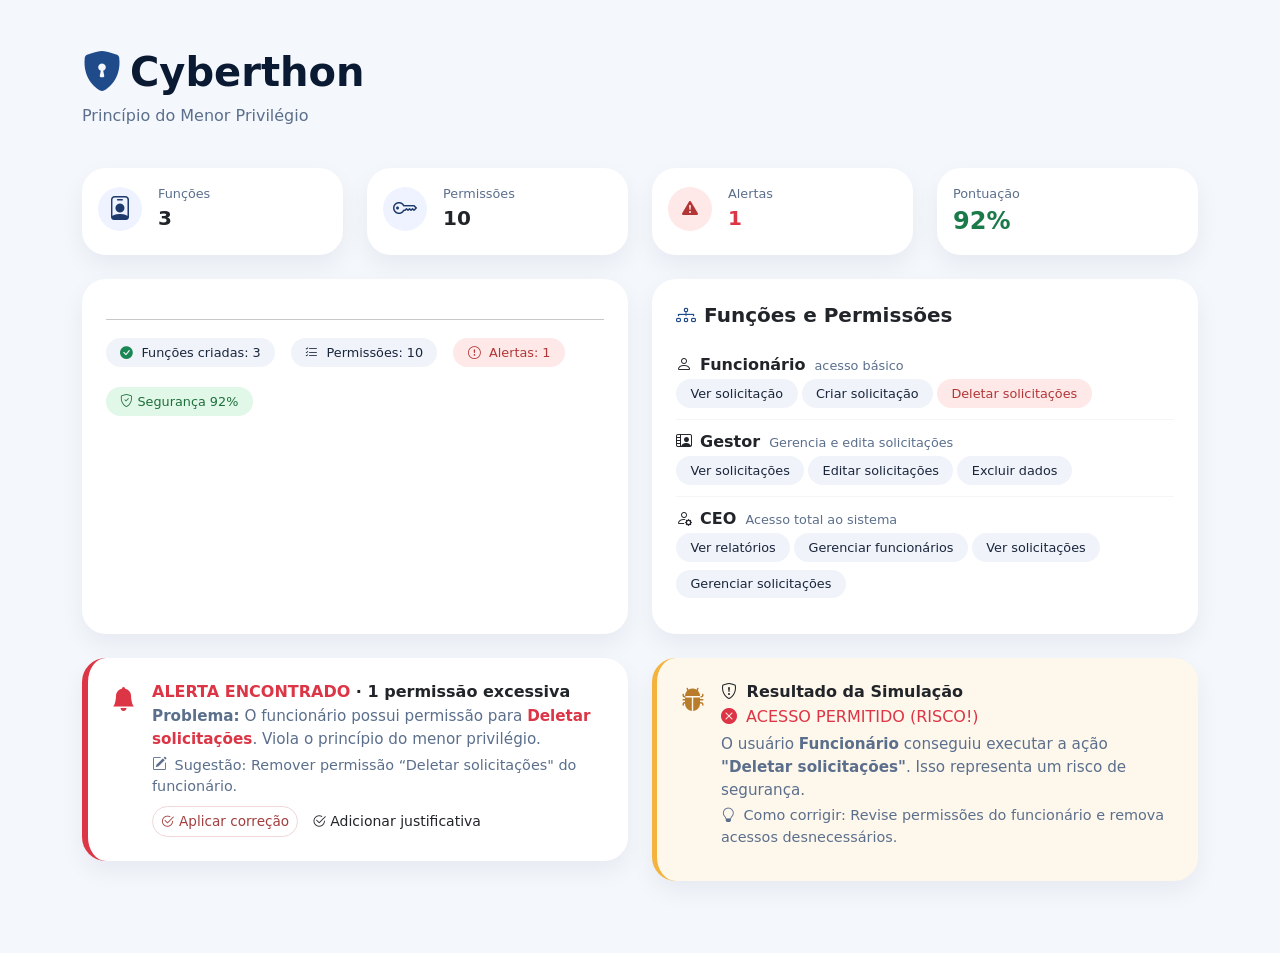
==== dashboard.html @ 5f1d1dcc "Add files via upload" ====
<!DOCTYPE html>
<html lang="pt-BR">
<head>
  <meta charset="UTF-8" />
  <meta name="viewport" content="width=device-width, initial-scale=1.0" />
  <title>Cyberthon | Dashboard</title>
  <link href="https://cdn.jsdelivr.net/npm/bootstrap@5.3.0-alpha1/dist/css/bootstrap.min.css" rel="stylesheet" />
  <link rel="stylesheet" href="https://cdn.jsdelivr.net/npm/bootstrap-icons@1.11.3/font/bootstrap-icons.min.css" />
  <link rel="stylesheet" href="css/style.css" />
</head>
<body>
  <div class="container py-4 py-md-5">

    <div class="d-flex flex-wrap align-items-center justify-content-between mb-4">
      <div>
        <h1 class="display-6 fw-bold" style="color: #0b1a33;">
          <i class="bi bi-shield-lock-fill me-2" style="color: #1f4b8a;"></i>Cyberthon
        </h1>
        <p class="text-muted-light">Princípio do Menor Privilégio</p>
      </div>
    </div>

    <div class="row g-3 g-md-4 mb-4">
      <div class="col-6 col-md-3">
        <div class="card p-3 h-100">
          <div class="d-flex align-items-center">
            <div class="icon-circle me-3"><i class="bi bi-person-badge fs-4"></i></div>
            <div><span class="text-muted-light d-block" style="font-size:0.8rem;">Funções</span><span class="fw-bold fs-5">3</span></div>
          </div>
        </div>
      </div>
      <div class="col-6 col-md-3">
        <div class="card p-3 h-100">
          <div class="d-flex align-items-center">
            <div class="icon-circle me-3"><i class="bi bi-key fs-4"></i></div>
            <div><span class="text-muted-light d-block" style="font-size:0.8rem;">Permissões</span><span class="fw-bold fs-5">10</span></div>
          </div>
        </div>
      </div>
      <div class="col-6 col-md-3">
        <div class="card p-3 h-100">
          <div class="d-flex align-items-center">
            <div class="icon-circle me-3" style="background: #fee8e8;"><i class="bi bi-exclamation-triangle-fill" style="color:#b33636;"></i></div>
            <div><span class="text-muted-light d-block" style="font-size:0.8rem;">Alertas</span><span class="fw-bold fs-5 text-danger">1</span></div>
          </div>
        </div>
      </div>
      <div class="col-6 col-md-3">
        <div class="card p-3 h-100 d-flex flex-row align-items-center justify-content-between">
          <div>
            <span class="text-muted-light d-block" style="font-size:0.8rem;">Pontuação</span>
            <span class="fw-bold fs-4" style="color: #1a7a4a;">92%</span>
          </div>
        </div>
      </div>
    </div>

    <div class="row g-3 g-md-4 mb-4">
      <div class="col-lg-6">
        <div class="card p-3 p-md-4 h-100">
          
          <hr class="my-3">
          <div class="d-flex flex-wrap gap-2 gap-md-3">
            <span class="permission-badge"><i class="bi bi-check-circle-fill me-1 text-success"></i> Funções criadas: 3</span>
            <span class="permission-badge"><i class="bi bi-list-check me-1"></i> Permissões: 10</span>
            <span class="permission-badge danger"><i class="bi bi-exclamation-circle me-1"></i> Alertas: 1</span>
            <span class="permission-badge success"><i class="bi bi-shield-check"></i> Segurança 92%</span>
          </div>
        </div>
      </div>

      <div class="col-lg-6">
        <div class="card p-3 p-md-4 h-100">
          <h5 class="fw-bold mb-3"><i class="bi bi-diagram-3 me-2" style="color:#1f4b8a;"></i>Funções e Permissões</h5>
          <ul class="list-group">
            <li class="list-group-item d-flex flex-wrap justify-content-between align-items-center border-bottom-light">
              <span><i class="bi bi-person me-2"></i><strong>Funcionário</strong> <span class="text-muted-light ms-1" style="font-size:0.8rem;">acesso básico</span></span>
              <span class="d-flex flex-wrap gap-1 mt-1 mt-sm-0">
                <span class="permission-badge">Ver solicitação</span>
                <span class="permission-badge">Criar solicitação</span>
                <span class="permission-badge danger">Deletar solicitações</span>
              </span>
            </li>
            <li class="list-group-item d-flex flex-wrap justify-content-between align-items-center border-bottom-light">
              <span><i class="bi bi-person-video2 me-2"></i><strong>Gestor</strong> <span class="text-muted-light ms-1" style="font-size:0.8rem;">Gerencia e edita solicitações</span></span>
              <span class="d-flex flex-wrap gap-1 mt-1 mt-sm-0">
                <span class="permission-badge">Ver solicitações</span>
                <span class="permission-badge">Editar solicitações</span>
                <span class="permission-badge">Excluir dados</span>
              </span>
            </li>
            <li class="list-group-item d-flex flex-wrap justify-content-between align-items-center">
              <span><i class="bi bi-person-gear me-2"></i><strong>CEO</strong> <span class="text-muted-light ms-1" style="font-size:0.8rem;">Acesso total ao sistema</span></span>
              <span class="d-flex flex-wrap gap-1 mt-1 mt-sm-0">
                <span class="permission-badge">Ver relatórios</span>
                <span class="permission-badge">Gerenciar funcionários</span>
                <span class="permission-badge">Ver solicitações</span>
                <span class="permission-badge">Gerenciar solicitações</span>
              </span>
            </li>
          </ul>
        </div>
      </div>
    </div>

    <div class="row g-3 g-md-4 mb-4">
      <div class="col-md-6">
        <div class="card p-3 p-md-4 alert-card">
          <div class="d-flex align-items-start gap-3">
            <div><i class="bi bi-bell-fill text-danger fs-4"></i></div>
            <div>
              <h6 class="fw-bold mb-1"><span class="text-danger">ALERTA ENCONTRADO</span> · 1 permissão excessiva</h6>
              <p class="text-muted-light mb-1" style="font-size:0.95rem;"><strong>Problema:</strong> O funcionário possui permissão para <span class="fw-bold text-danger">Deletar solicitações</span>. Viola o princípio do menor privilégio.</p>
              <p class="text-muted-light mb-2" style="font-size:0.9rem;"><i class="bi bi-pencil-square me-1"></i> Sugestão: Remover permissão “Deletar solicitações" do funcionário.</p>
              <button class="btn btn-sm btn-outline-danger-custom"><i class="bi bi-check2-circle me-1"></i>Aplicar correção</button>
              <button class="btn btn-sm btn-outline-warning-custom"><i class="bi bi-check2-circle me-1"></i>Adicionar justificativa</button>
            </div>
          </div>
        </div>
      </div>

      <div class="col-md-6">
        <div class="card p-3 p-md-4 attack-sim">
          <div class="d-flex align-items-start gap-3">
            <div><i class="bi bi-bug-fill fs-4" style="color:#b97c2b;"></i></div>
            <div>
              <h6 class="fw-bold mb-1"><i class="bi bi-shield-exclamation me-1"></i> Resultado da Simulação</h6>
              <p class="text-danger fw-500 mb-1"><i class="bi bi-x-circle-fill me-1"></i> ACESSO PERMITIDO (RISCO!)</p>
              <p class="text-muted-light mb-1" style="font-size:0.95rem;">O usuário <strong>Funcionário</strong> conseguiu executar a ação <strong>"Deletar solicitações"</strong>. Isso representa um risco de segurança.</p>
              <p class="text-muted-light mb-2" style="font-size:0.9rem;"><i class="bi bi-lightbulb me-1"></i> Como corrigir: Revise permissões do funcionário e remova acessos desnecessários.</p>
            </div>
          </div>
        </div>
      </div>
    </div>

  <script src="js/main.js"></script>
</body>
</html>
---- css/style.css ----
body {
  background: #f4f7fc;
  font-family: 'Segoe UI', Roboto, system-ui, sans-serif;
}

.card {
  border: none;
  border-radius: 1.5rem;
  box-shadow: 0 10px 25px rgba(0, 20, 40, 0.06);
  transition: 0.2s;
}

.bg-soft-primary {
  background-color: #eef4ff;
}

.badge-soft {
  background: #e9edf4;
  color: #1f2a44;
  font-weight: 500;
  padding: 0.5rem 1rem;
  border-radius: 30px;
  font-size: 0.85rem;
}

.permission-badge {
  background: #f0f3fa;
  border-radius: 30px;
  padding: 0.3rem 0.9rem;
  font-size: 0.75rem;
  font-weight: 500;
  color: #1a263b;
  display: inline-block;
  margin: 2px 0;
}

.permission-badge.danger {
  background: #fee8e8;
  color: #b33636;
}

.permission-badge.success {
  background: #e1f7e7;
  color: #1d6f3c;
}

.attack-sim {
  background: #fef7ec;
  border-left: 5px solid #f3b33d;
}

.alert-card {
  border-left: 6px solid #dc3545;
}

.score-circle {
  width: 80px;
  height: 80px;
  border-radius: 50%;
  background: #1a2b4a;
  display: flex;
  align-items: center;
  justify-content: center;
  font-weight: 700;
  font-size: 1.8rem;
  color: white;
  flex-shrink: 0;
}

.score-circle.good {
  background: #1a7a4a;
}

.list-group-item {
  background: transparent;
  border: none;
  padding: 0.6rem 0;
}

.border-bottom-light {
  border-bottom: 1px solid rgba(0, 0, 0, 0.04);
}

.icon-circle {
  width: 44px;
  height: 44px;
  background: #eef3ff;
  border-radius: 50%;
  display: flex;
  align-items: center;
  justify-content: center;
  color: #1e3b6b;
  flex-shrink: 0;
}

.btn-outline-primary-custom {
  border: 1px solid #d0dbe8;
  background: white;
  border-radius: 40px;
  padding: 0.4rem 1.2rem;
  font-weight: 500;
  transition: 0.15s;
  font-size: 0.85rem;
}

.btn-outline-primary-custom:hover {
  background: #eef4ff;
  border-color: #a0b8d4;
}

.btn-primary-custom {
  background: #1a2b4a;
  border: none;
  border-radius: 40px;
  padding: 0.5rem 1.8rem;
  font-weight: 500;
  color: white;
  font-size: 0.85rem;
  transition: 0.15s;
}

.btn-primary-custom:hover {
  background: #0f1e34;
  color: white;
}

.btn-outline-danger-custom {
  border: 1px solid #f1d7d7;
  background: white;
  border-radius: 40px;
  color: #a13d3d;
  font-size: 0.85rem;
}

.btn-outline-danger-custom:hover {
  background: #ffe9e9;
}

.fw-500 {
  font-weight: 500;
}

.text-muted-light {
  color: #5b6f8c;
}

/* Responsividade aprimorada */
@media (max-width: 576px) {
  .score-circle {
    width: 60px;
    height: 60px;
    font-size: 1.4rem;
  }

  .badge-soft {
    padding: 0.3rem 0.7rem;
    font-size: 0.75rem;
  }

  .permission-badge {
    font-size: 0.7rem;
    padding: 0.2rem 0.6rem;
  }

  .btn-primary-custom,
  .btn-outline-primary-custom,
  .btn-outline-danger-custom {
    padding: 0.3rem 0.9rem;
    font-size: 0.75rem;
  }

  .card {
    border-radius: 1rem;
  }

  .icon-circle {
    width: 36px;
    height: 36px;
  }

  .icon-circle i {
    font-size: 1.1rem !important;
  }

  .container {
    padding-left: 12px;
    padding-right: 12px;
  }
}

@media (max-width: 768px) {
  .list-group-item {
    flex-direction: column;
    align-items: flex-start !important;
    gap: 4px;
  }

  .list-group-item span:last-child {
    width: 100%;
  }

  .alert-card,
  .attack-sim {
    border-left-width: 4px;
  }
}

@media (min-width: 992px) {
  .permission-badge {
    font-size: 0.8rem;
  }
}
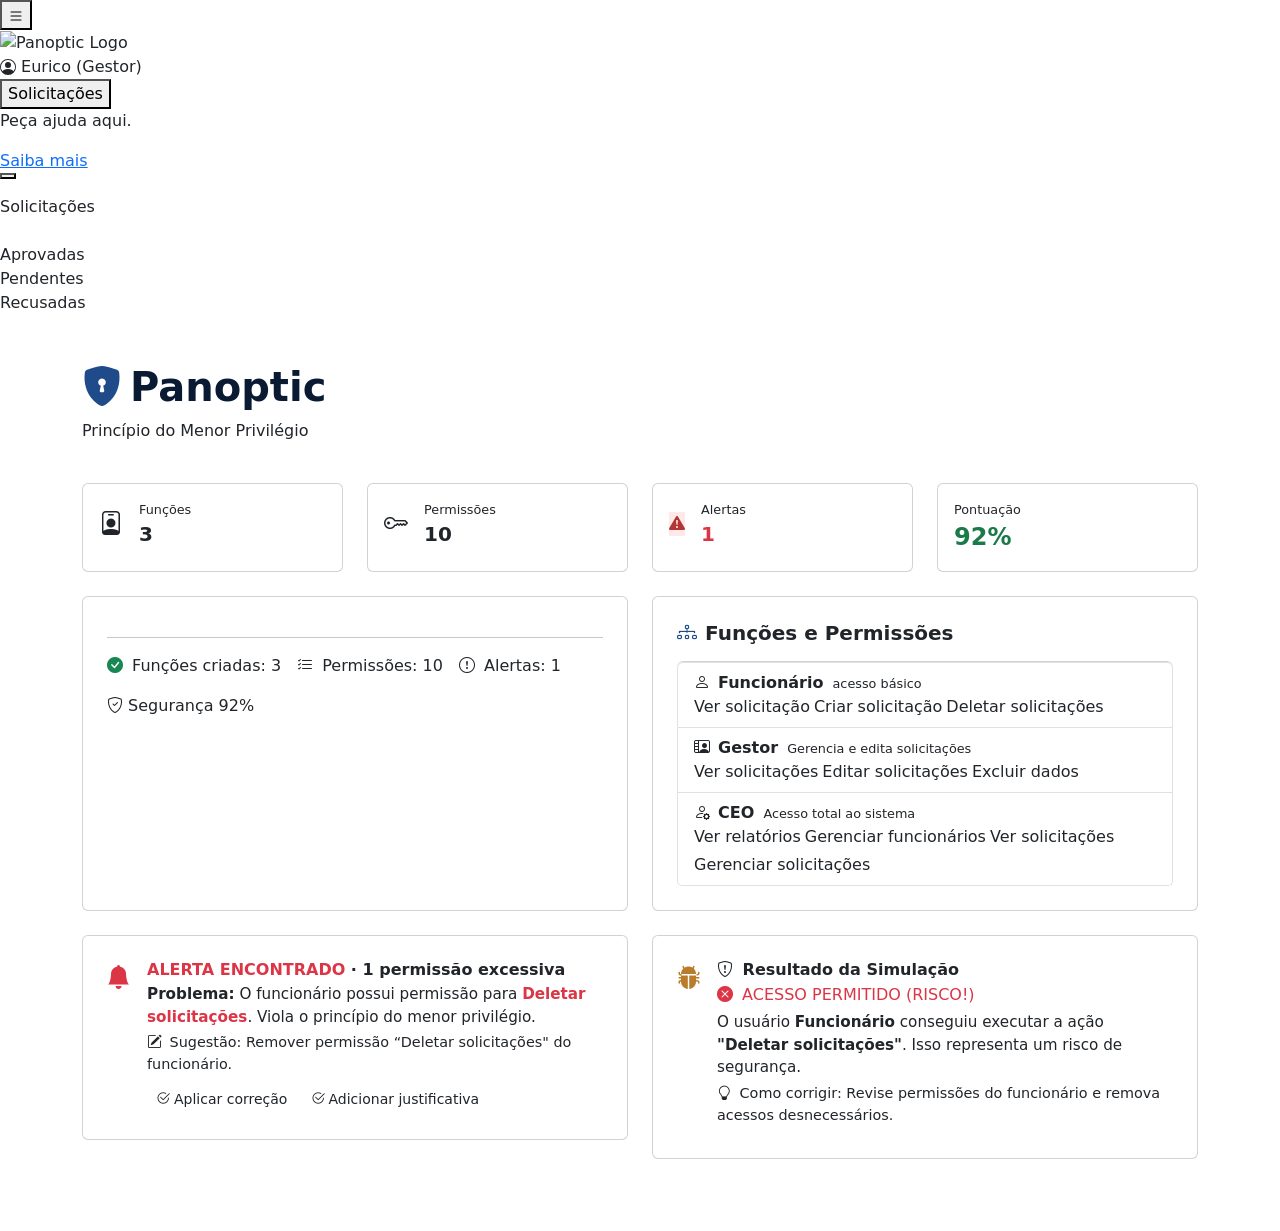
==== commit 8d7e7c6c: "Add files via upload" ====
--- a/dashboard.html
+++ b/dashboard.html
@@ -1,139 +1,239 @@
 <!DOCTYPE html>
 <html lang="pt-BR">
+
 <head>
-  <meta charset="UTF-8" />
-  <meta name="viewport" content="width=device-width, initial-scale=1.0" />
-  <title>Cyberthon | Dashboard</title>
-  <link href="https://cdn.jsdelivr.net/npm/bootstrap@5.3.0-alpha1/dist/css/bootstrap.min.css" rel="stylesheet" />
-  <link rel="stylesheet" href="https://cdn.jsdelivr.net/npm/bootstrap-icons@1.11.3/font/bootstrap-icons.min.css" />
-  <link rel="stylesheet" href="css/style.css" />
+    <meta charset="UTF-8" />
+    <meta name="viewport" content="width=device-width, initial-scale=1.0" />
+    <title>Panoptic | Dashboard</title>
+    <link href="https://cdn.jsdelivr.net/npm/bootstrap@5.3.0-alpha1/dist/css/bootstrap.min.css" rel="stylesheet" />
+    <link rel="stylesheet" href="https://cdn.jsdelivr.net/npm/bootstrap-icons@1.11.3/font/bootstrap-icons.min.css" />
+    <link rel="stylesheet" href="css/style.css" />
 </head>
+
 <body>
-  <div class="container py-4 py-md-5">
-
-    <div class="d-flex flex-wrap align-items-center justify-content-between mb-4">
-      <div>
-        <h1 class="display-6 fw-bold" style="color: #0b1a33;">
-          <i class="bi bi-shield-lock-fill me-2" style="color: #1f4b8a;"></i>Cyberthon
-        </h1>
-        <p class="text-muted-light">Princípio do Menor Privilégio</p>
-      </div>
+
+    <header class="top-bar">
+        <button id="menuToggle" class="menu-btn">
+            <svg xmlns="http://www.w3.org/2000/svg" width="16" height="16" fill="currentColor" class="bi bi-list"
+                viewBox="0 0 16 16">
+                <path fill-rule="evenodd"
+                    d="M2.5 12a.5.5 0 0 1 .5-.5h10a.5.5 0 0 1 0 1H3a.5.5 0 0 1-.5-.5m0-4a.5.5 0 0 1 .5-.5h10a.5.5 0 0 1 0 1H3a.5.5 0 0 1-.5-.5m0-4a.5.5 0 0 1 .5-.5h10a.5.5 0 0 1 0 1H3a.5.5 0 0 1-.5-.5" />
+            </svg>
+        </button>
+        <div class="logo-container">
+            <img src="img/Vector.png" alt="Panoptic Logo" class="logo-img">
+        </div>
+    </header>
+
+    <div id="sideMenu" class="side-menu">
+        <div class="menu-content">
+            <div class="user-profile">
+                <svg xmlns="http://www.w3.org/2000/svg" width="16" height="16" fill="currentColor"
+                    class="bi bi-person-circle" viewBox="0 0 16 16">
+                    <path d="M11 6a3 3 0 1 1-6 0 3 3 0 0 1 6 0" />
+                    <path fill-rule="evenodd"
+                        d="M0 8a8 8 0 1 1 16 0A8 8 0 0 1 0 8m8-7a7 7 0 0 0-5.468 11.37C3.242 11.226 4.805 10 8 10s4.757 1.225 5.468 2.37A7 7 0 0 0 8 1" />
+                </svg>
+                <span class="user-name">Eurico (Gestor)</span>
+            </div>
+            <button class="menu-item">
+                Solicitações
+            </button>
+            <div class="menu-footer">
+                <p>Peça ajuda aqui.</p>
+                <a href="#">Saiba mais</a>
+            </div>
+        </div>
     </div>
 
-    <div class="row g-3 g-md-4 mb-4">
-      <div class="col-6 col-md-3">
-        <div class="card p-3 h-100">
-          <div class="d-flex align-items-center">
-            <div class="icon-circle me-3"><i class="bi bi-person-badge fs-4"></i></div>
-            <div><span class="text-muted-light d-block" style="font-size:0.8rem;">Funções</span><span class="fw-bold fs-5">3</span></div>
-          </div>
-        </div>
-      </div>
-      <div class="col-6 col-md-3">
-        <div class="card p-3 h-100">
-          <div class="d-flex align-items-center">
-            <div class="icon-circle me-3"><i class="bi bi-key fs-4"></i></div>
-            <div><span class="text-muted-light d-block" style="font-size:0.8rem;">Permissões</span><span class="fw-bold fs-5">10</span></div>
-          </div>
-        </div>
-      </div>
-      <div class="col-6 col-md-3">
-        <div class="card p-3 h-100">
-          <div class="d-flex align-items-center">
-            <div class="icon-circle me-3" style="background: #fee8e8;"><i class="bi bi-exclamation-triangle-fill" style="color:#b33636;"></i></div>
-            <div><span class="text-muted-light d-block" style="font-size:0.8rem;">Alertas</span><span class="fw-bold fs-5 text-danger">1</span></div>
-          </div>
-        </div>
-      </div>
-      <div class="col-6 col-md-3">
-        <div class="card p-3 h-100 d-flex flex-row align-items-center justify-content-between">
-          <div>
-            <span class="text-muted-light d-block" style="font-size:0.8rem;">Pontuação</span>
-            <span class="fw-bold fs-4" style="color: #1a7a4a;">92%</span>
-          </div>
-        </div>
-      </div>
+    <div id="subMenuSolicitacoes" class="side-menu sub-menu">
+        <div class="menu-content">
+
+            <div class="d-flex align-items-center mb-3">
+                <button id="backToMainMenu" class="btn-back">
+                    <i class="fa-solid fa-arrow-left"></i>
+                </button>
+            </div>
+
+            <div class="submenu-header mb-4">
+                <div class="submenu-title-box">Solicitações</div>
+            </div>
+
+            <div class="submenu-list">
+                <div class="submenu-item-group">
+                    <span class="submenu-label">Aprovadas</span>
+                    <div class="submenu-bar"></div>
+                </div>
+
+                <div class="submenu-item-group">
+                    <span class="submenu-label">Pendentes</span>
+                    <div class="submenu-bar"></div>
+                </div>
+
+                <div class="submenu-item-group">
+                    <span class="submenu-label">Recusadas</span>
+                    <div class="submenu-bar"></div>
+                </div>
+            </div>
+
+        </div>
     </div>
 
-    <div class="row g-3 g-md-4 mb-4">
-      <div class="col-lg-6">
-        <div class="card p-3 p-md-4 h-100">
-          
-          <hr class="my-3">
-          <div class="d-flex flex-wrap gap-2 gap-md-3">
-            <span class="permission-badge"><i class="bi bi-check-circle-fill me-1 text-success"></i> Funções criadas: 3</span>
-            <span class="permission-badge"><i class="bi bi-list-check me-1"></i> Permissões: 10</span>
-            <span class="permission-badge danger"><i class="bi bi-exclamation-circle me-1"></i> Alertas: 1</span>
-            <span class="permission-badge success"><i class="bi bi-shield-check"></i> Segurança 92%</span>
-          </div>
-        </div>
-      </div>
-
-      <div class="col-lg-6">
-        <div class="card p-3 p-md-4 h-100">
-          <h5 class="fw-bold mb-3"><i class="bi bi-diagram-3 me-2" style="color:#1f4b8a;"></i>Funções e Permissões</h5>
-          <ul class="list-group">
-            <li class="list-group-item d-flex flex-wrap justify-content-between align-items-center border-bottom-light">
-              <span><i class="bi bi-person me-2"></i><strong>Funcionário</strong> <span class="text-muted-light ms-1" style="font-size:0.8rem;">acesso básico</span></span>
-              <span class="d-flex flex-wrap gap-1 mt-1 mt-sm-0">
-                <span class="permission-badge">Ver solicitação</span>
-                <span class="permission-badge">Criar solicitação</span>
-                <span class="permission-badge danger">Deletar solicitações</span>
-              </span>
-            </li>
-            <li class="list-group-item d-flex flex-wrap justify-content-between align-items-center border-bottom-light">
-              <span><i class="bi bi-person-video2 me-2"></i><strong>Gestor</strong> <span class="text-muted-light ms-1" style="font-size:0.8rem;">Gerencia e edita solicitações</span></span>
-              <span class="d-flex flex-wrap gap-1 mt-1 mt-sm-0">
-                <span class="permission-badge">Ver solicitações</span>
-                <span class="permission-badge">Editar solicitações</span>
-                <span class="permission-badge">Excluir dados</span>
-              </span>
-            </li>
-            <li class="list-group-item d-flex flex-wrap justify-content-between align-items-center">
-              <span><i class="bi bi-person-gear me-2"></i><strong>CEO</strong> <span class="text-muted-light ms-1" style="font-size:0.8rem;">Acesso total ao sistema</span></span>
-              <span class="d-flex flex-wrap gap-1 mt-1 mt-sm-0">
-                <span class="permission-badge">Ver relatórios</span>
-                <span class="permission-badge">Gerenciar funcionários</span>
-                <span class="permission-badge">Ver solicitações</span>
-                <span class="permission-badge">Gerenciar solicitações</span>
-              </span>
-            </li>
-          </ul>
-        </div>
-      </div>
-    </div>
-
-    <div class="row g-3 g-md-4 mb-4">
-      <div class="col-md-6">
-        <div class="card p-3 p-md-4 alert-card">
-          <div class="d-flex align-items-start gap-3">
-            <div><i class="bi bi-bell-fill text-danger fs-4"></i></div>
+    <div id="overlay" class="overlay"></div>
+
+    <div class="container py-4 py-md-5">
+
+        <div class="d-flex flex-wrap align-items-center justify-content-between mb-4">
             <div>
-              <h6 class="fw-bold mb-1"><span class="text-danger">ALERTA ENCONTRADO</span> · 1 permissão excessiva</h6>
-              <p class="text-muted-light mb-1" style="font-size:0.95rem;"><strong>Problema:</strong> O funcionário possui permissão para <span class="fw-bold text-danger">Deletar solicitações</span>. Viola o princípio do menor privilégio.</p>
-              <p class="text-muted-light mb-2" style="font-size:0.9rem;"><i class="bi bi-pencil-square me-1"></i> Sugestão: Remover permissão “Deletar solicitações" do funcionário.</p>
-              <button class="btn btn-sm btn-outline-danger-custom"><i class="bi bi-check2-circle me-1"></i>Aplicar correção</button>
-              <button class="btn btn-sm btn-outline-warning-custom"><i class="bi bi-check2-circle me-1"></i>Adicionar justificativa</button>
-            </div>
-          </div>
-        </div>
-      </div>
-
-      <div class="col-md-6">
-        <div class="card p-3 p-md-4 attack-sim">
-          <div class="d-flex align-items-start gap-3">
-            <div><i class="bi bi-bug-fill fs-4" style="color:#b97c2b;"></i></div>
-            <div>
-              <h6 class="fw-bold mb-1"><i class="bi bi-shield-exclamation me-1"></i> Resultado da Simulação</h6>
-              <p class="text-danger fw-500 mb-1"><i class="bi bi-x-circle-fill me-1"></i> ACESSO PERMITIDO (RISCO!)</p>
-              <p class="text-muted-light mb-1" style="font-size:0.95rem;">O usuário <strong>Funcionário</strong> conseguiu executar a ação <strong>"Deletar solicitações"</strong>. Isso representa um risco de segurança.</p>
-              <p class="text-muted-light mb-2" style="font-size:0.9rem;"><i class="bi bi-lightbulb me-1"></i> Como corrigir: Revise permissões do funcionário e remova acessos desnecessários.</p>
-            </div>
-          </div>
-        </div>
-      </div>
-    </div>
-
-  <script src="js/main.js"></script>
+                <h1 class="display-6 fw-bold" style="color: #0b1a33;">
+                    <i class="bi bi-shield-lock-fill me-2" style="color: #1f4b8a;"></i>Panoptic
+                </h1>
+                <p class="text-muted-light">Princípio do Menor Privilégio</p>
+            </div>
+        </div>
+
+        <div class="row g-3 g-md-4 mb-4">
+            <div class="col-6 col-md-3">
+                <div class="card p-3 h-100">
+                    <div class="d-flex align-items-center">
+                        <div class="icon-circle me-3"><i class="bi bi-person-badge fs-4"></i></div>
+                        <div><span class="text-muted-light d-block" style="font-size:0.8rem;">Funções</span><span
+                                class="fw-bold fs-5">3</span></div>
+                    </div>
+                </div>
+            </div>
+            <div class="col-6 col-md-3">
+                <div class="card p-3 h-100">
+                    <div class="d-flex align-items-center">
+                        <div class="icon-circle me-3"><i class="bi bi-key fs-4"></i></div>
+                        <div><span class="text-muted-light d-block" style="font-size:0.8rem;">Permissões</span><span
+                                class="fw-bold fs-5">10</span></div>
+                    </div>
+                </div>
+            </div>
+            <div class="col-6 col-md-3">
+                <div class="card p-3 h-100">
+                    <div class="d-flex align-items-center">
+                        <div class="icon-circle me-3" style="background: #fee8e8;"><i
+                                class="bi bi-exclamation-triangle-fill" style="color:#b33636;"></i></div>
+                        <div><span class="text-muted-light d-block" style="font-size:0.8rem;">Alertas</span><span
+                                class="fw-bold fs-5 text-danger">1</span></div>
+                    </div>
+                </div>
+            </div>
+            <div class="col-6 col-md-3">
+                <div class="card p-3 h-100 d-flex flex-row align-items-center justify-content-between">
+                    <div>
+                        <span class="text-muted-light d-block" style="font-size:0.8rem;">Pontuação</span>
+                        <span class="fw-bold fs-4" style="color: #1a7a4a;">92%</span>
+                    </div>
+                </div>
+            </div>
+        </div>
+
+        <div class="row g-3 g-md-4 mb-4">
+            <div class="col-lg-6">
+                <div class="card p-3 p-md-4 h-100">
+                    <hr class="my-3">
+                    <div class="d-flex flex-wrap gap-2 gap-md-3">
+                        <span class="permission-badge"><i class="bi bi-check-circle-fill me-1 text-success"></i> Funções
+                            criadas: 3</span>
+                        <span class="permission-badge"><i class="bi bi-list-check me-1"></i> Permissões: 10</span>
+                        <span class="permission-badge danger"><i class="bi bi-exclamation-circle me-1"></i> Alertas:
+                            1</span>
+                        <span class="permission-badge success"><i class="bi bi-shield-check"></i> Segurança 92%</span>
+                    </div>
+                </div>
+            </div>
+
+            <div class="col-lg-6">
+                <div class="card p-3 p-md-4 h-100">
+                    <h5 class="fw-bold mb-3"><i class="bi bi-diagram-3 me-2" style="color:#1f4b8a;"></i>Funções e
+                        Permissões</h5>
+                    <ul class="list-group">
+                        <li
+                            class="list-group-item d-flex flex-wrap justify-content-between align-items-center border-bottom-light">
+                            <span><i class="bi bi-person me-2"></i><strong>Funcionário</strong> <span
+                                    class="text-muted-light ms-1" style="font-size:0.8rem;">acesso básico</span></span>
+                            <span class="d-flex flex-wrap gap-1 mt-1 mt-sm-0">
+                                <span class="permission-badge">Ver solicitação</span>
+                                <span class="permission-badge">Criar solicitação</span>
+                                <span class="permission-badge danger">Deletar solicitações</span>
+                            </span>
+                        </li>
+                        <li
+                            class="list-group-item d-flex flex-wrap justify-content-between align-items-center border-bottom-light">
+                            <span><i class="bi bi-person-video2 me-2"></i><strong>Gestor</strong> <span
+                                    class="text-muted-light ms-1" style="font-size:0.8rem;">Gerencia e edita
+                                    solicitações</span></span>
+                            <span class="d-flex flex-wrap gap-1 mt-1 mt-sm-0">
+                                <span class="permission-badge">Ver solicitações</span>
+                                <span class="permission-badge">Editar solicitações</span>
+                                <span class="permission-badge">Excluir dados</span>
+                            </span>
+                        </li>
+                        <li class="list-group-item d-flex flex-wrap justify-content-between align-items-center">
+                            <span><i class="bi bi-person-gear me-2"></i><strong>CEO</strong> <span
+                                    class="text-muted-light ms-1" style="font-size:0.8rem;">Acesso total ao
+                                    sistema</span></span>
+                            <span class="d-flex flex-wrap gap-1 mt-1 mt-sm-0">
+                                <span class="permission-badge">Ver relatórios</span>
+                                <span class="permission-badge">Gerenciar funcionários</span>
+                                <span class="permission-badge">Ver solicitações</span>
+                                <span class="permission-badge">Gerenciar solicitações</span>
+                            </span>
+                        </li>
+                    </ul>
+                </div>
+            </div>
+        </div>
+
+        <div class="row g-3 g-md-4 mb-4">
+            <div class="col-md-6">
+                <div class="card p-3 p-md-4 alert-card">
+                    <div class="d-flex align-items-start gap-3">
+                        <div><i class="bi bi-bell-fill text-danger fs-4"></i></div>
+                        <div>
+                            <h6 class="fw-bold mb-1"><span class="text-danger">ALERTA ENCONTRADO</span> · 1 permissão
+                                excessiva</h6>
+                            <p class="text-muted-light mb-1" style="font-size:0.95rem;"><strong>Problema:</strong> O
+                                funcionário possui permissão para <span class="fw-bold text-danger">Deletar
+                                    solicitações</span>. Viola o princípio do menor privilégio.</p>
+                            <p class="text-muted-light mb-2" style="font-size:0.9rem;"><i
+                                    class="bi bi-pencil-square me-1"></i> Sugestão: Remover permissão “Deletar
+                                solicitações" do funcionário.</p>
+                            <button class="btn btn-sm btn-outline-danger-custom"><i
+                                    class="bi bi-check2-circle me-1"></i>Aplicar correção</button>
+                            <button class="btn btn-sm btn-outline-warning-custom"><i
+                                    class="bi bi-check2-circle me-1"></i>Adicionar justificativa</button>
+                        </div>
+                    </div>
+                </div>
+            </div>
+
+            <div class="col-md-6">
+                <div class="card p-3 p-md-4 attack-sim">
+                    <div class="d-flex align-items-start gap-3">
+                        <div><i class="bi bi-bug-fill fs-4" style="color:#b97c2b;"></i></div>
+                        <div>
+                            <h6 class="fw-bold mb-1"><i class="bi bi-shield-exclamation me-1"></i> Resultado da
+                                Simulação</h6>
+                            <p class="text-danger fw-500 mb-1"><i class="bi bi-x-circle-fill me-1"></i> ACESSO PERMITIDO
+                                (RISCO!)</p>
+                            <p class="text-muted-light mb-1" style="font-size:0.95rem;">O usuário
+                                <strong>Funcionário</strong> conseguiu executar a ação <strong>"Deletar
+                                    solicitações"</strong>. Isso representa um risco de segurança.</p>
+                            <p class="text-muted-light mb-2" style="font-size:0.9rem;"><i
+                                    class="bi bi-lightbulb me-1"></i> Como corrigir: Revise permissões do funcionário e
+                                remova acessos desnecessários.</p>
+                        </div>
+                    </div>
+                </div>
+            </div>
+        </div>
+
+        <script src="js/main.js"></script>
+        <script src="js/menu.js"></script>
 </body>
+
 </html>
